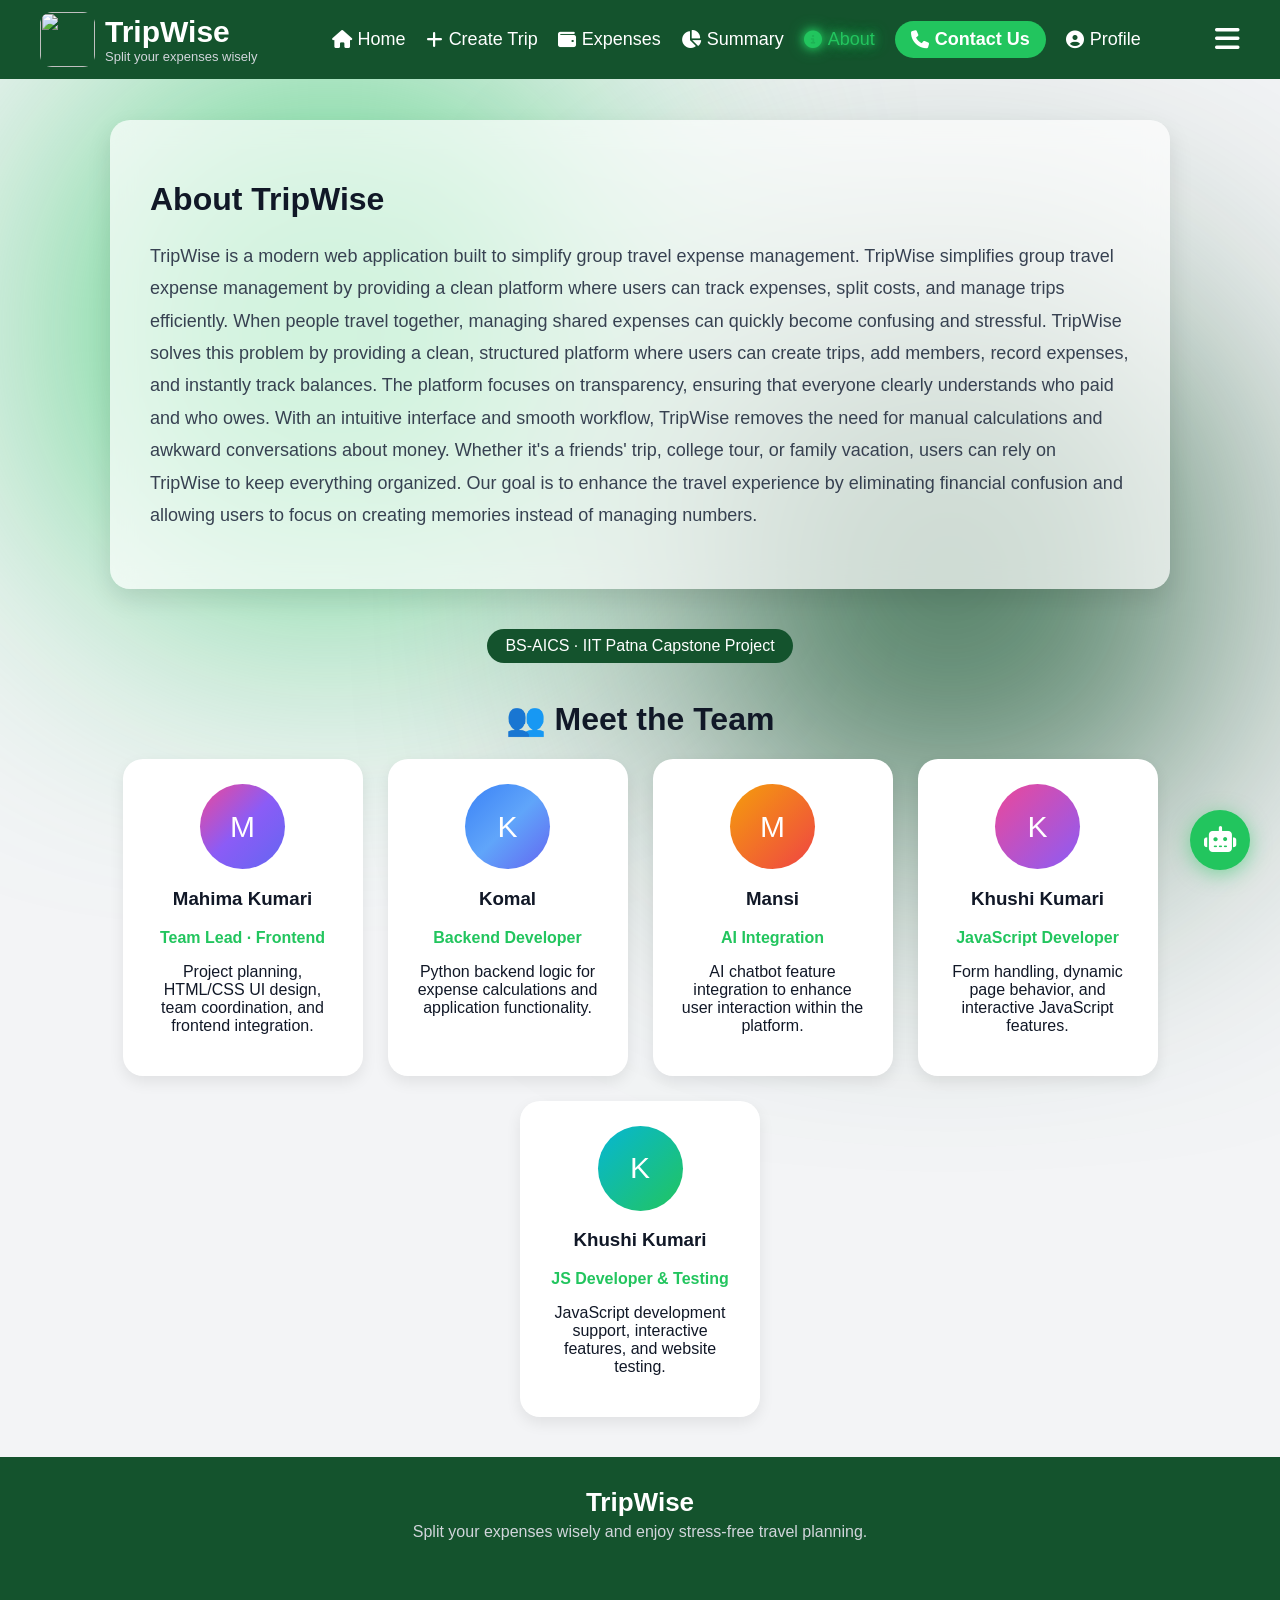
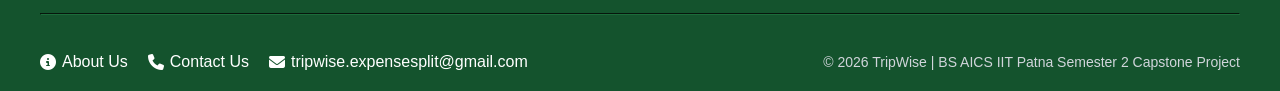
==== aboutus.html @ 63ae978b "Add AI chatbot bubble to all pages" ====
<!DOCTYPE html>
<html lang="en">
<head>
    <title>About Us - TripWise</title>
    <link rel="icon" type="image/png" href="image/logo.png">
    <link rel="stylesheet" href="https://cdnjs.cloudflare.com/ajax/libs/font-awesome/6.5.0/css/all.min.css">

    <style>
        html,body{
            margin:0;
            padding:0;
            overflow-x:hidden;
        }

        *{
            box-sizing:border-box;
            font-family:'Segoe UI', sans-serif;
        }

        body{
            background:#f3f4f6;
            color:#111827;
            position:relative;
        }

        /* 🌿 BLUR BACKGROUND */
        body::before, body::after{
            content:"";
            position:fixed;
            width:500px;
            height:500px;
            border-radius:50%;
            filter:blur(140px);
            z-index:-2;
            animation:float 14s infinite alternate ease-in-out;
        }

        body::before{
            background:#22c55e;
            top:80px;
            left:80px;
        }

        body::after{
            background:#14532d;
            bottom:80px;
            right:80px;
            animation-delay:4s;
        }

        @keyframes float{
            0%{transform:translate(0,0);}
            100%{transform:translate(80px,-60px);}
        }

        /* ✨ FLOATING PARTICLES */
        .particles{
            position:fixed;
            width:100%;
            height:100%;
            top:0;
            left:0;
            z-index:-1;
        }

        .particles span{
            position:absolute;
            width:6px;
            height:6px;
            background:#22c55e;
            border-radius:50%;
            opacity:0.5;
            animation:rise 10s linear infinite;
        }

        @keyframes rise{
            from{transform:translateY(100vh);}
            to{transform:translateY(-10vh);}
        }

        /* NAVBAR */
        nav{
            position:fixed;
            top:0;
            left:0;
            right:0;
            background:#14532d;
            display:flex;
            justify-content:space-between;
            align-items:center;
            padding:12px 40px;
            z-index:1000;
        }

        .logo{
            display:flex;
            align-items:center;
            gap:10px;
        }

        .logo {
    text-decoration: none;
}
        .logo img{
            width:55px;
            height:55px;
            border-radius:12px;
        }

        .logo-text h1{
            color:white;
            font-size:30px;
            margin:0;
        }

        .logo-text p{
            color:#d1d5db;
            font-size:13px;
            margin:0;
        }

        .nav-links{
            display:flex;
            gap:20px;
            align-items:center;
        }

        .nav-links a{
            color:white;
            text-decoration:none;
            font-size:18px;
            display:flex;
            align-items:center;
            gap:6px;
            transition:0.3s;
        }

        /* ✨ NEON GLOW */
        .nav-links a:hover,
        .nav-links a.active{
            color:#22c55e;
            text-shadow:0 0 8px #22c55e, 0 0 15px #22c55e;
        }

        .contact-btn{
            background:#22c55e;
            padding:8px 16px;
            border-radius:20px;
            font-weight:600;
        }

        .contact-btn:hover{
            background:#16a34a;
            text-shadow:none;
        }

        .menu-btn{
            color:white;
            font-size:28px;
            cursor:pointer;
        }

        /* SIDEBAR */
        .sidebar{
            position:fixed;
            top:0;
            right:-260px;
            width:260px;
            height:100%;
            background:#14532d;
            padding-top:90px;
            transition:0.4s;
            z-index:999;
        }

        .sidebar.active{
            right:0;
        }

        .sidebar a{
            display:block;
            color:white;
            padding:18px 30px;
            text-decoration:none;
            font-size:18px;
        }

        .sidebar a.active{
            background:#1c6b3a;
        }

        .sidebar a:hover{
            background:#1c6b3a;
        }

        /* MAIN */
        .main{
            max-width:1100px;
            margin:120px auto 40px;
            padding:0 20px;
        }

        /* ABOUT BOX */
        .about-box{
            background:rgba(255,255,255,0.7);
            backdrop-filter:blur(12px);
            border-radius:20px;
            padding:40px;
            box-shadow:0 10px 25px rgba(0,0,0,0.1);
            margin-bottom:40px;
        }

        .about-box h2{
            color:#14532d;
            font-size:36px;
        }

        .about-box p{
            font-size:18px;
            color:#374151;
            margin-top:15px;
            line-height:1.8;
        }

        /* TEAM */
        .team{
            text-align:center;
        }

        .team-badge{
            background:#14532d;
            color:white;
            display:inline-block;
            padding:8px 18px;
            border-radius:20px;
            margin-bottom:15px;
        }

        .team h2{
            font-size:38px;
            color:#14532d;
            margin-bottom:30px;
        }

        .team-container{
            display:flex;
            flex-wrap:wrap;
            justify-content:center;
            gap:25px;
        }

        .member{
            background:white;
            border-radius:20px;
            padding:25px;
            width:240px;
            transition:0.4s;
            box-shadow:0 6px 15px rgba(0,0,0,0.08);
        }

        .member:hover{
            transform:translateY(-12px) scale(1.05);
            box-shadow:0 20px 40px rgba(34,197,94,0.25);
        }

        /* AVATAR */
        .avatar{
            width:85px;
            height:85px;
            border-radius:50%;
            display:flex;
            align-items:center;
            justify-content:center;
            font-size:30px;
            color:white;
            margin:auto;
            margin-bottom:15px;
        }

        .mahima{background:linear-gradient(135deg,#ec4899,#8b5cf6,#6366f1);}
        .komal{background:linear-gradient(135deg,#3b82f6,#60a5fa,#6366f1);}
        .mansi{background:linear-gradient(135deg,#f59e0b,#ef4444);}
        .khushi1{background:linear-gradient(135deg,#ec4899,#8b5cf6);}
        .khushi2{background:linear-gradient(135deg,#06b6d4,#22c55e);}

        .role{
            color:#22c55e;
            font-weight:600;
        }

        /* STRIP */
        .promo-strip{
            background:#14532d;
            color:white;
            padding:20px;
            text-align:center;
        }

        /* FOOTER */
        .footer{
    background:#14532d;
    color:white;
    padding:30px 40px 20px;
}

/* CENTER TEXT */
.footer-center{
    text-align:center;
    margin-bottom:15px;
}

.footer-center h2{
    margin:0;
    font-size:26px;
}

.footer-center p{
    margin-top:5px;
    color:#d1d5db;
}

/* BOTTOM ROW */
.footer-bottom{
    display:flex;
    justify-content:space-between;
    align-items:center;
    flex-wrap:wrap;
}

/* LEFT LINKS */
.footer-left{
    display:flex;
    gap:20px;
    flex-wrap:wrap;
}

.footer-left a{
    color:white;
    text-decoration:none;
    display:flex;
    align-items:center;
    gap:6px;
}

.footer-left a:hover{
    color:#22c55e;
}

/* RIGHT TEXT */
.footer-right{
    font-size:14px;
    color:#d1d5db;
}

/* MOBILE RESPONSIVE */
@media(max-width:768px){
    .footer-bottom{
        flex-direction:column;
        gap:10px;
        text-align:center;
    }
}
    </style>
    <link rel="stylesheet" href="responsive.css">
</head>

<body>

<!-- PARTICLES -->
<div class="particles">
    <span style="left:10%; animation-duration:8s;"></span>
    <span style="left:25%; animation-duration:12s;"></span>
    <span style="left:50%; animation-duration:10s;"></span>
    <span style="left:75%; animation-duration:14s;"></span>
    <span style="left:90%; animation-duration:9s;"></span>
</div>

<nav>
    <a href="index.html" class="logo">
        <img src="image/logo.png">
        <div class="logo-text">
            <h1>TripWise</h1>
            <p>Split your expenses wisely</p>
        </div>
    </a>
   

    <div class="nav-links">
        <a href="index.html"><i class="fa-solid fa-house"></i> Home</a>
        <a href="create_trip.html"><i class="fa-solid fa-plus"></i> Create Trip</a>
        <a href="add_expense.html"><i class="fa-solid fa-wallet"></i> Expenses</a>
        <a href="summary.html"><i class="fa-solid fa-chart-pie"></i> Summary</a>
         <a href="aboutus.html" class="active">
            <i class="fa-solid fa-circle-info"></i> About
        </a>
        <a href="contact.html" class="contact-btn">
            <i class="fa-solid fa-phone"></i> Contact Us
        </a>

        <a href="create_acc.html"><i class="fa-solid fa-circle-user"></i> Profile</a>
        
    </div>

    <div class="menu-btn" onclick="toggleSidebar()">
        <i class="fa-solid fa-bars"></i>
    </div>
</nav>

<!-- SIDEBAR -->
<div class="sidebar" id="sidebar">
    <a href="index.html">Home</a>
    <a href="create_trip.html">Create Trip</a>
    <a href="add_expense.html">Expenses</a>
    <a href="summary.html">Summary</a>
    <a href="create_acc.html">Profile</a>
    <a href="aboutus.html" class="active">About</a>
</div>

<div class="main">

    <div class="about-box">
        <h1>About TripWise</h1>
        <p>
            TripWise is a modern web application built to simplify group travel expense management.
            TripWise simplifies group travel expense management by providing a clean platform 
            where users can track expenses, split costs, and manage trips efficiently. 
              When people travel together, managing shared expenses can quickly become confusing and stressful. 
            TripWise solves this problem by providing a clean, structured platform where users can create trips, 
            add members, record expenses, and instantly track balances.

            The platform focuses on transparency, ensuring that everyone clearly understands who paid and who owes. 
            With an intuitive interface and smooth workflow, TripWise removes the need for manual calculations and 
            awkward conversations about money. Whether it's a friends' trip, college tour, or family vacation, users 
            can rely on TripWise to keep everything organized.

            Our goal is to enhance the travel experience by eliminating financial confusion and allowing users to 
            focus on creating memories instead of managing numbers.
        </p>
    </div>

    <div div class="team">
        <div class="team-badge">BS-AICS · IIT Patna Capstone Project</div>
        <h1>👥 Meet the Team</h1>

        <div div class="team-container">
            <!-- members unchanged -->
             <div class="member">
                <div class="avatar mahima">M</div>
                <h3>Mahima Kumari</h3>
                <p class="role">Team Lead · Frontend</p>
                <p>Project planning, HTML/CSS UI design, team coordination, and frontend integration.</p>
            </div>

            <div class="member">
                <div class="avatar komal">K</div>
                <h3>Komal</h3>
                <p class="role">Backend Developer</p>
                <p>Python backend logic for expense calculations and application functionality.</p>
            </div>

            <div class="member">
                <div class="avatar mansi">M</div>
                <h3>Mansi</h3>
                <p class="role">AI Integration</p>
                <p>AI chatbot feature integration to enhance user interaction within the platform.</p>
            </div>

            <div class="member">
                <div class="avatar khushi1">K</div>
                <h3>Khushi Kumari</h3>
                <p class="role">JavaScript Developer</p>
                <p>Form handling, dynamic page behavior, and interactive JavaScript features.</p>
            </div>

            <div class="member">
                <div class="avatar khushi2">K</div>
                <h3>Khushi Kumari</h3>
                <p class="role">JS Developer & Testing</p>
                <p>JavaScript development support, interactive features, and website testing.</p>
            </div>
        </div>
        </div>
        </div>
    </div>

</div>


<footer class="footer">

    <!-- CENTER TAGLINE -->
    <div class="footer-center">
        <h2>TripWise</h2>
        <p>Split your expenses wisely and enjoy stress-free travel planning.</p>
    </div>

    <br>
    <br>
    <hr style="border-color:#1c6b3a; margin:20px 0;">
    <br>
    <!-- BOTTOM ROW -->
    <div class="footer-bottom">

        <!-- LEFT -->
        <div class="footer-left">
            <a href="aboutus.html">
                <i class="fa-solid fa-circle-info"></i> About Us
            </a>

            <a href="contact.html">
                <i class="fa-solid fa-phone"></i> Contact Us
            </a>

            <a href="#">
                <i class="fa-solid fa-envelope"></i> tripwise.expensesplit@gmail.com
            </a>
        </div>

        <!-- RIGHT -->
        <div class="footer-right">
            © 2026 TripWise | BS AICS IIT Patna Semester 2 Capstone Project
        </div>

    </div>

</footer>
<script>
function toggleSidebar(){
    document.getElementById("sidebar").classList.toggle("active");
}
</script>
<!-- TRIPWISE AI CHAT BUBBLE -->
<div id="chat-bubble" onclick="toggleChat()">
    <i class="fa-solid fa-robot"></i>
</div>

<div id="chat-window">
    <div id="chat-header">
        <span><i class="fa-solid fa-robot"></i> TripWise AI</span>
        <span onclick="toggleChat()" style="cursor:pointer;">✕</span>
    </div>
    <div id="chat-messages">
        <div class="bot-msg">👋 Hi! I'm TripWise AI.<br>Ask me about splitting expenses or travel budgeting!</div>
    </div>
    <div id="chat-input-area">
        <input type="text" id="chat-input" placeholder="Ask something..." onkeydown="if(event.key==='Enter') sendMessage()">
        <button onclick="sendMessage()"><i class="fa-solid fa-paper-plane"></i></button>
    </div>
</div>

<style>
#chat-bubble{position:fixed;bottom:30px;right:30px;width:60px;height:60px;background:#22c55e;border-radius:50%;display:flex;align-items:center;justify-content:center;font-size:26px;color:white;cursor:pointer;box-shadow:0 4px 20px rgba(34,197,94,0.5);z-index:9999;transition:transform 0.3s;}
#chat-bubble:hover{transform:scale(1.1);}
#chat-window{display:none;position:fixed;bottom:100px;right:30px;width:340px;height:460px;background:white;border-radius:20px;box-shadow:0 10px 40px rgba(0,0,0,0.15);z-index:9998;flex-direction:column;overflow:hidden;}
#chat-window.open{display:flex;}
#chat-header{background:#14532d;color:white;padding:14px 18px;font-size:16px;font-weight:600;display:flex;justify-content:space-between;align-items:center;}
#chat-messages{flex:1;padding:16px;overflow-y:auto;display:flex;flex-direction:column;gap:10px;}
.bot-msg{background:#f0fdf4;border:1px solid #bbf7d0;color:#14532d;padding:10px 14px;border-radius:14px 14px 14px 0;font-size:14px;max-width:85%;line-height:1.5;}
.user-msg{background:#22c55e;color:white;padding:10px 14px;border-radius:14px 14px 0 14px;font-size:14px;max-width:85%;align-self:flex-end;}
.thinking-msg{background:#f3f4f6;color:#6b7280;padding:10px 14px;border-radius:14px;font-size:13px;font-style:italic;}
#chat-input-area{display:flex;padding:12px;border-top:1px solid #e5e7eb;gap:8px;}
#chat-input{flex:1;padding:10px 14px;border:1px solid #d1d5db;border-radius:20px;font-size:14px;outline:none;}
#chat-input:focus{border-color:#22c55e;}
#chat-input-area button{background:#22c55e;color:white;border:none;width:40px;height:40px;border-radius:50%;cursor:pointer;font-size:15px;margin-top:0;padding:0;display:flex;align-items:center;justify-content:center;}
</style>

<script>
function toggleChat(){
    document.getElementById('chat-window').classList.toggle('open');
}
async function sendMessage(){
    const input=document.getElementById('chat-input');
    const messages=document.getElementById('chat-messages');
    const userText=input.value.trim();
    if(!userText) return;
    messages.innerHTML+=`<div class="user-msg">${userText}</div>`;
    input.value='';
    messages.innerHTML+=`<div class="thinking-msg" id="thinking">TripWise AI is thinking...</div>`;
    messages.scrollTop=messages.scrollHeight;
    try{
        const response=await fetch('http://127.0.0.1:8000/api/chatbot/',{
            method:'POST',
            headers:{'Content-Type':'application/json'},
            body:JSON.stringify({message:userText})
        });
        const data=await response.json();
        document.getElementById('thinking').remove();
        messages.innerHTML+=`<div class="bot-msg">${data.reply}</div>`;
    }catch(error){
        document.getElementById('thinking').remove();
        messages.innerHTML+=`<div class="bot-msg">⚠️ Could not connect.?</div>`;
    }
    messages.scrollTop=messages.scrollHeight;
}
</script>
</body>
</html>
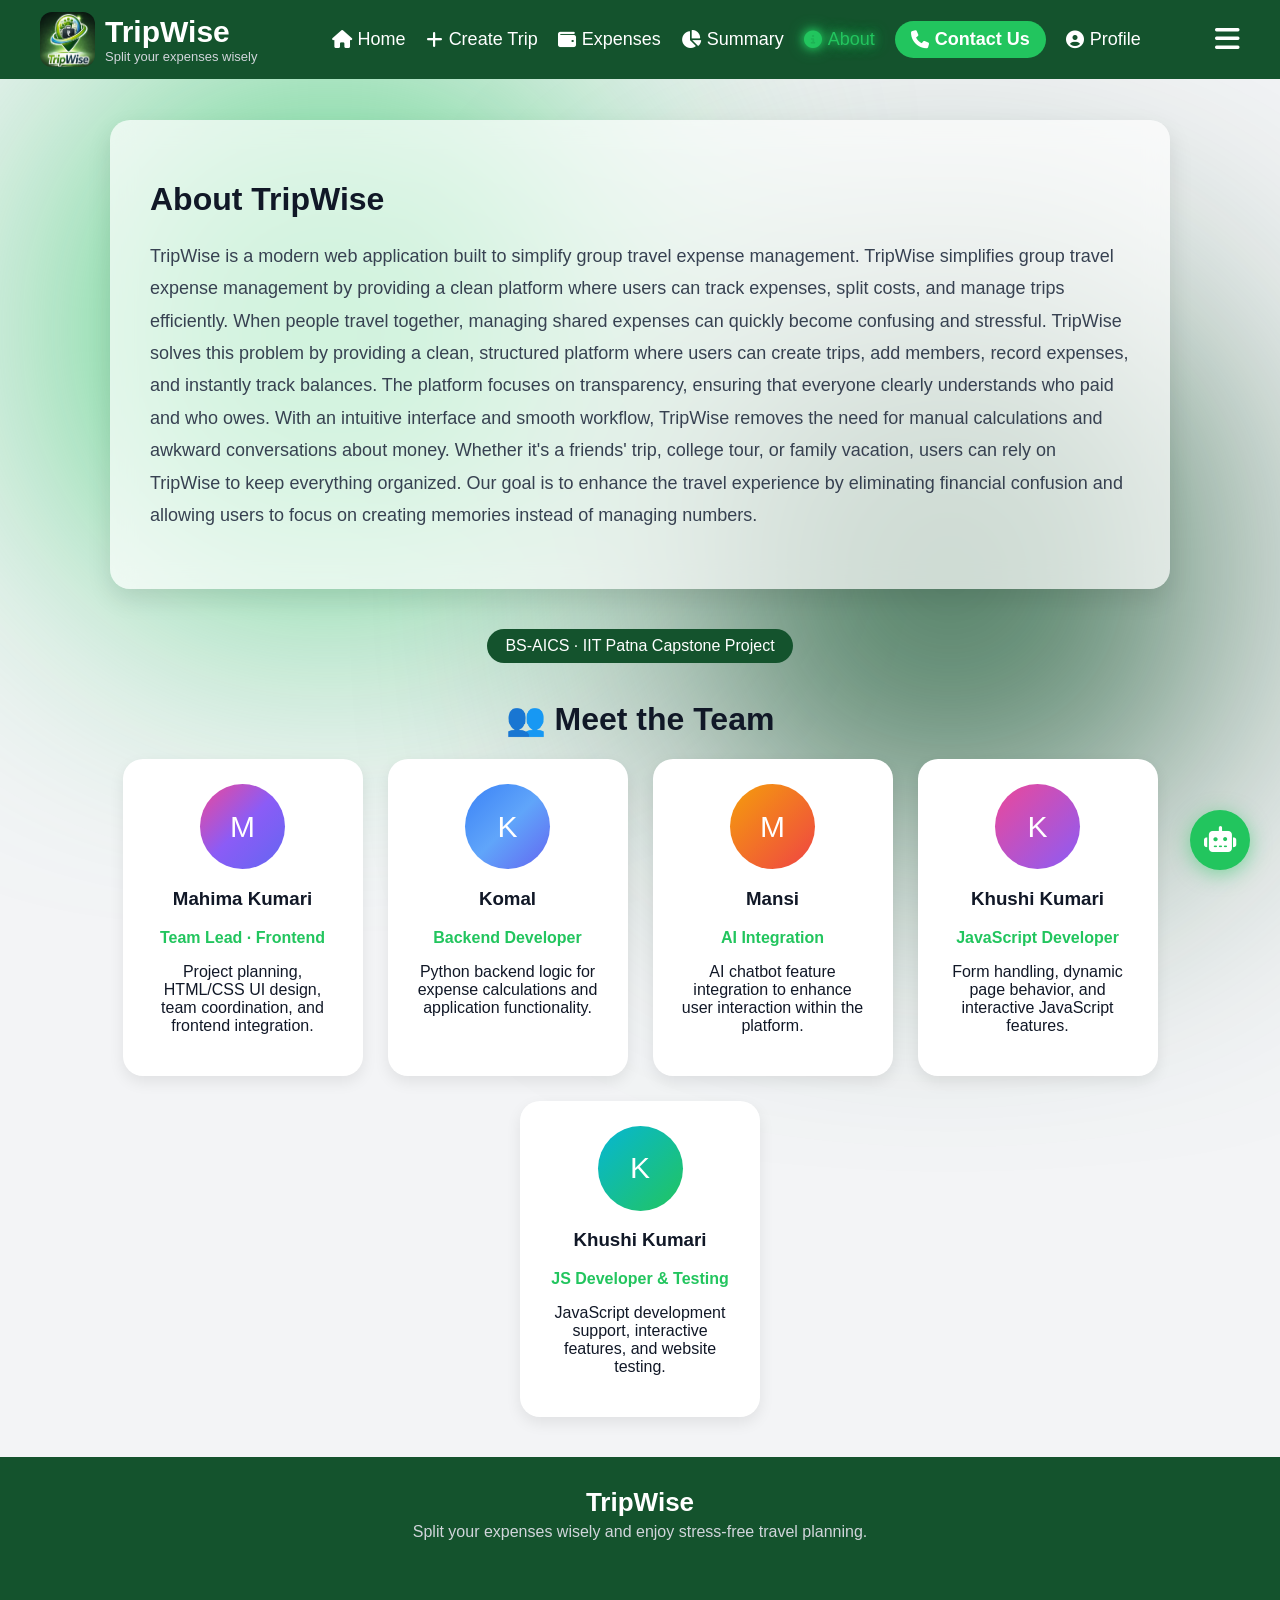
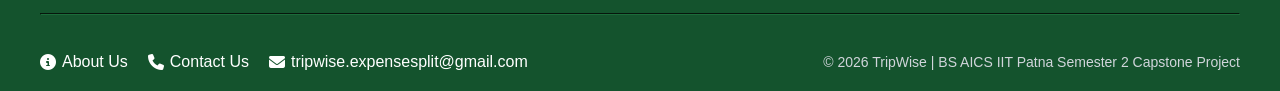
==== commit 954219ed: "logo and js" ====
--- a/aboutus.html
+++ b/aboutus.html
@@ -593,5 +593,6 @@
     messages.scrollTop=messages.scrollHeight;
 }
 </script>
+<script src="js/script.js"></script>
 </body>
 </html>
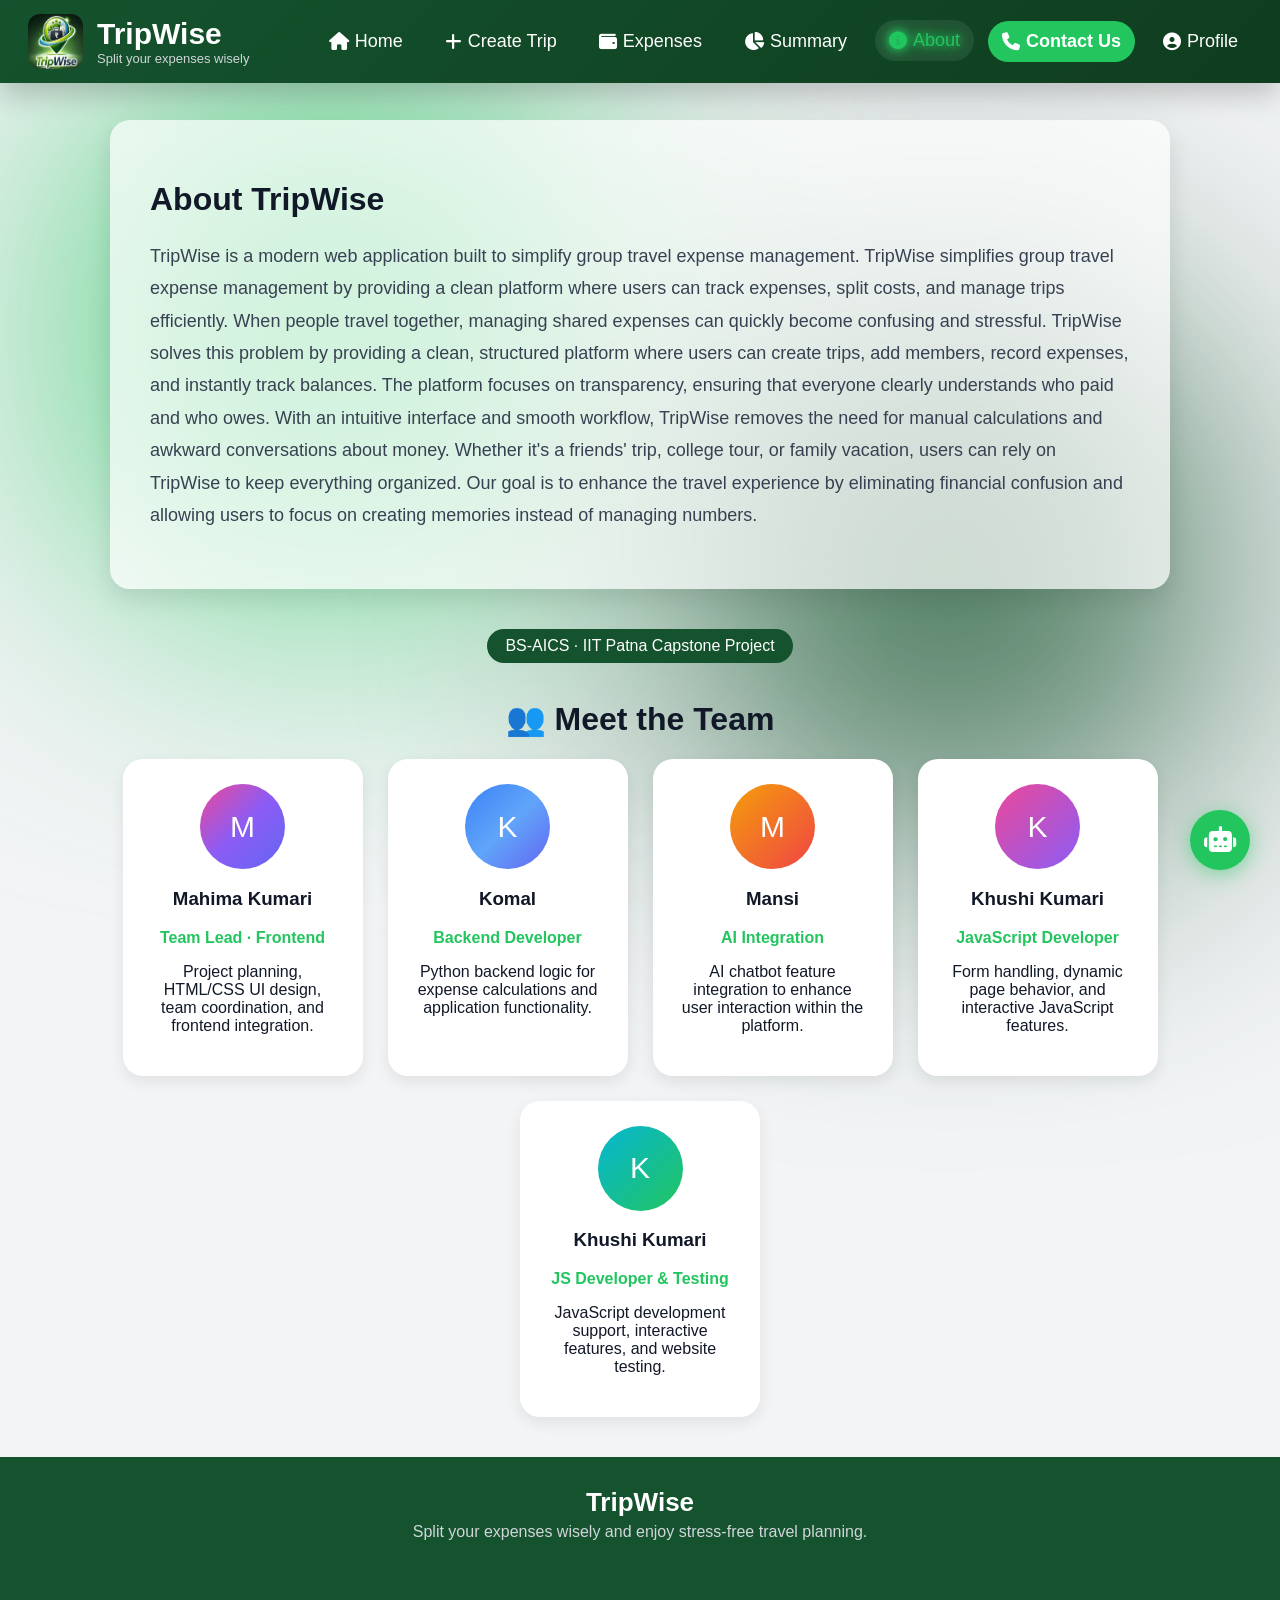
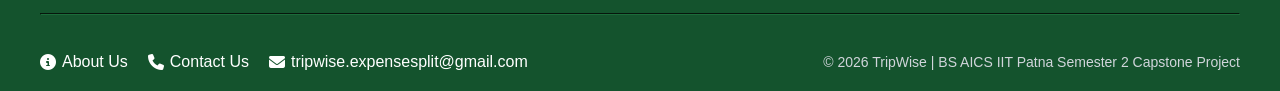
==== commit c6a0cd9f: "Updated navbar design" ====
--- a/aboutus.html
+++ b/aboutus.html
@@ -1,598 +1,743 @@
 <!DOCTYPE html>
 <html lang="en">
+
 <head>
     <title>About Us - TripWise</title>
+    <meta name="viewport" content="width=device-width, initial-scale=1.0">
     <link rel="icon" type="image/png" href="image/logo.png">
     <link rel="stylesheet" href="https://cdnjs.cloudflare.com/ajax/libs/font-awesome/6.5.0/css/all.min.css">
 
     <style>
-        html,body{
-            margin:0;
-            padding:0;
-            overflow-x:hidden;
-        }
-
-        *{
-            box-sizing:border-box;
-            font-family:'Segoe UI', sans-serif;
-        }
-
-        body{
-            background:#f3f4f6;
-            color:#111827;
-            position:relative;
+        html,
+        body {
+            margin: 0;
+            padding: 0;
+            overflow-x: hidden;
+        }
+
+        * {
+            box-sizing: border-box;
+            font-family: 'Segoe UI', sans-serif;
+        }
+
+        body {
+            background: #f3f4f6;
+            color: #111827;
+            position: relative;
         }
 
         /* 🌿 BLUR BACKGROUND */
-        body::before, body::after{
-            content:"";
-            position:fixed;
-            width:500px;
-            height:500px;
-            border-radius:50%;
-            filter:blur(140px);
-            z-index:-2;
-            animation:float 14s infinite alternate ease-in-out;
-        }
-
-        body::before{
-            background:#22c55e;
-            top:80px;
-            left:80px;
-        }
-
-        body::after{
-            background:#14532d;
-            bottom:80px;
-            right:80px;
-            animation-delay:4s;
-        }
-
-        @keyframes float{
-            0%{transform:translate(0,0);}
-            100%{transform:translate(80px,-60px);}
+        body::before,
+        body::after {
+            content: "";
+            position: fixed;
+            width: 500px;
+            height: 500px;
+            border-radius: 50%;
+            filter: blur(140px);
+            z-index: -2;
+            animation: float 14s infinite alternate ease-in-out;
+        }
+
+        body::before {
+            background: #22c55e;
+            top: 80px;
+            left: 80px;
+        }
+
+        body::after {
+            background: #14532d;
+            bottom: 80px;
+            right: 80px;
+            animation-delay: 4s;
+        }
+
+        @keyframes float {
+            0% {
+                transform: translate(0, 0);
+            }
+
+            100% {
+                transform: translate(80px, -60px);
+            }
         }
 
         /* ✨ FLOATING PARTICLES */
-        .particles{
-            position:fixed;
-            width:100%;
-            height:100%;
-            top:0;
-            left:0;
-            z-index:-1;
-        }
-
-        .particles span{
-            position:absolute;
-            width:6px;
-            height:6px;
-            background:#22c55e;
-            border-radius:50%;
-            opacity:0.5;
-            animation:rise 10s linear infinite;
-        }
-
-        @keyframes rise{
-            from{transform:translateY(100vh);}
-            to{transform:translateY(-10vh);}
+        .particles {
+            position: fixed;
+            width: 100%;
+            height: 100%;
+            top: 0;
+            left: 0;
+            z-index: -1;
+        }
+
+        .particles span {
+            position: absolute;
+            width: 6px;
+            height: 6px;
+            background: #22c55e;
+            border-radius: 50%;
+            opacity: 0.5;
+            animation: rise 10s linear infinite;
+        }
+
+        @keyframes rise {
+            from {
+                transform: translateY(100vh);
+            }
+
+            to {
+                transform: translateY(-10vh);
+            }
         }
 
         /* NAVBAR */
-        nav{
-            position:fixed;
-            top:0;
-            left:0;
-            right:0;
-            background:#14532d;
-            display:flex;
-            justify-content:space-between;
-            align-items:center;
-            padding:12px 40px;
-            z-index:1000;
-        }
-
-        .logo{
-            display:flex;
-            align-items:center;
-            gap:10px;
+        nav {
+            position: fixed;
+            top: 0;
+            left: 0;
+            right: 0;
+            background: #14532d;
+            display: flex;
+            justify-content: space-between;
+            align-items: center;
+            padding: 12px 40px;
+            z-index: 1000;
         }
 
         .logo {
-    text-decoration: none;
-}
-        .logo img{
-            width:55px;
-            height:55px;
-            border-radius:12px;
-        }
-
-        .logo-text h1{
-            color:white;
-            font-size:30px;
-            margin:0;
-        }
-
-        .logo-text p{
-            color:#d1d5db;
-            font-size:13px;
-            margin:0;
-        }
-
-        .nav-links{
-            display:flex;
-            gap:20px;
-            align-items:center;
-        }
-
-        .nav-links a{
-            color:white;
-            text-decoration:none;
-            font-size:18px;
-            display:flex;
-            align-items:center;
-            gap:6px;
-            transition:0.3s;
+            display: flex;
+            align-items: center;
+            gap: 10px;
+        }
+
+        .logo {
+            text-decoration: none;
+        }
+
+        .logo img {
+            width: 55px;
+            height: 55px;
+            border-radius: 12px;
+        }
+
+        .logo-text h1 {
+            color: white;
+            font-size: 30px;
+            margin: 0;
+        }
+
+        .logo-text p {
+            color: #d1d5db;
+            font-size: 13px;
+            margin: 0;
+        }
+
+        .nav-links {
+            display: flex;
+            gap: 20px;
+            align-items: center;
+        }
+
+        .nav-links a {
+            color: white;
+            text-decoration: none;
+            font-size: 18px;
+            display: flex;
+            align-items: center;
+            gap: 6px;
+            transition: 0.3s;
         }
 
         /* ✨ NEON GLOW */
         .nav-links a:hover,
-        .nav-links a.active{
-            color:#22c55e;
-            text-shadow:0 0 8px #22c55e, 0 0 15px #22c55e;
-        }
-
-        .contact-btn{
-            background:#22c55e;
-            padding:8px 16px;
-            border-radius:20px;
-            font-weight:600;
-        }
-
-        .contact-btn:hover{
-            background:#16a34a;
-            text-shadow:none;
-        }
-
-        .menu-btn{
-            color:white;
-            font-size:28px;
-            cursor:pointer;
+        .nav-links a.active {
+            color: #22c55e;
+            text-shadow: 0 0 8px #22c55e, 0 0 15px #22c55e;
+        }
+
+        .contact-btn {
+            background: #22c55e;
+            padding: 8px 16px;
+            border-radius: 20px;
+            font-weight: 600;
+        }
+
+        .contact-btn:hover {
+            background: #16a34a;
+            text-shadow: none;
+        }
+
+        .menu-btn {
+            color: white;
+            font-size: 28px;
+            cursor: pointer;
         }
 
         /* SIDEBAR */
-        .sidebar{
-            position:fixed;
-            top:0;
-            right:-260px;
-            width:260px;
-            height:100%;
-            background:#14532d;
-            padding-top:90px;
-            transition:0.4s;
-            z-index:999;
-        }
-
-        .sidebar.active{
-            right:0;
-        }
-
-        .sidebar a{
-            display:block;
-            color:white;
-            padding:18px 30px;
-            text-decoration:none;
-            font-size:18px;
-        }
-
-        .sidebar a.active{
-            background:#1c6b3a;
-        }
-
-        .sidebar a:hover{
-            background:#1c6b3a;
+        .sidebar {
+            position: fixed;
+            top: 0;
+            right: -260px;
+            width: 260px;
+            height: 100%;
+            background: #14532d;
+            padding-top: 90px;
+            transition: 0.4s;
+            z-index: 999;
+        }
+
+        .sidebar.active {
+            right: 0;
+        }
+
+        .sidebar a {
+            display: block;
+            color: white;
+            padding: 18px 30px;
+            text-decoration: none;
+            font-size: 18px;
+        }
+
+        .sidebar a.active {
+            background: #1c6b3a;
+        }
+
+        .sidebar a:hover {
+            background: #1c6b3a;
         }
 
         /* MAIN */
-        .main{
-            max-width:1100px;
-            margin:120px auto 40px;
-            padding:0 20px;
+        .main {
+            max-width: 1100px;
+            margin: 120px auto 40px;
+            padding: 0 20px;
         }
 
         /* ABOUT BOX */
-        .about-box{
-            background:rgba(255,255,255,0.7);
-            backdrop-filter:blur(12px);
-            border-radius:20px;
-            padding:40px;
-            box-shadow:0 10px 25px rgba(0,0,0,0.1);
-            margin-bottom:40px;
-        }
-
-        .about-box h2{
-            color:#14532d;
-            font-size:36px;
-        }
-
-        .about-box p{
-            font-size:18px;
-            color:#374151;
-            margin-top:15px;
-            line-height:1.8;
+        .about-box {
+            background: rgba(255, 255, 255, 0.7);
+            backdrop-filter: blur(12px);
+            border-radius: 20px;
+            padding: 40px;
+            box-shadow: 0 10px 25px rgba(0, 0, 0, 0.1);
+            margin-bottom: 40px;
+        }
+
+        .about-box h2 {
+            color: #14532d;
+            font-size: 36px;
+        }
+
+        .about-box p {
+            font-size: 18px;
+            color: #374151;
+            margin-top: 15px;
+            line-height: 1.8;
         }
 
         /* TEAM */
-        .team{
-            text-align:center;
-        }
-
-        .team-badge{
-            background:#14532d;
-            color:white;
-            display:inline-block;
-            padding:8px 18px;
-            border-radius:20px;
-            margin-bottom:15px;
-        }
-
-        .team h2{
-            font-size:38px;
-            color:#14532d;
-            margin-bottom:30px;
-        }
-
-        .team-container{
-            display:flex;
-            flex-wrap:wrap;
-            justify-content:center;
-            gap:25px;
-        }
-
-        .member{
-            background:white;
-            border-radius:20px;
-            padding:25px;
-            width:240px;
-            transition:0.4s;
-            box-shadow:0 6px 15px rgba(0,0,0,0.08);
-        }
-
-        .member:hover{
-            transform:translateY(-12px) scale(1.05);
-            box-shadow:0 20px 40px rgba(34,197,94,0.25);
+        .team {
+            text-align: center;
+        }
+
+        .team-badge {
+            background: #14532d;
+            color: white;
+            display: inline-block;
+            padding: 8px 18px;
+            border-radius: 20px;
+            margin-bottom: 15px;
+        }
+
+        .team h2 {
+            font-size: 38px;
+            color: #14532d;
+            margin-bottom: 30px;
+        }
+
+        .team-container {
+            display: flex;
+            flex-wrap: wrap;
+            justify-content: center;
+            gap: 25px;
+        }
+
+        .member {
+            background: white;
+            border-radius: 20px;
+            padding: 25px;
+            width: 240px;
+            transition: 0.4s;
+            box-shadow: 0 6px 15px rgba(0, 0, 0, 0.08);
+        }
+
+        .member:hover {
+            transform: translateY(-12px) scale(1.05);
+            box-shadow: 0 20px 40px rgba(34, 197, 94, 0.25);
         }
 
         /* AVATAR */
-        .avatar{
-            width:85px;
-            height:85px;
-            border-radius:50%;
-            display:flex;
-            align-items:center;
-            justify-content:center;
-            font-size:30px;
-            color:white;
-            margin:auto;
-            margin-bottom:15px;
-        }
-
-        .mahima{background:linear-gradient(135deg,#ec4899,#8b5cf6,#6366f1);}
-        .komal{background:linear-gradient(135deg,#3b82f6,#60a5fa,#6366f1);}
-        .mansi{background:linear-gradient(135deg,#f59e0b,#ef4444);}
-        .khushi1{background:linear-gradient(135deg,#ec4899,#8b5cf6);}
-        .khushi2{background:linear-gradient(135deg,#06b6d4,#22c55e);}
-
-        .role{
-            color:#22c55e;
-            font-weight:600;
+        .avatar {
+            width: 85px;
+            height: 85px;
+            border-radius: 50%;
+            display: flex;
+            align-items: center;
+            justify-content: center;
+            font-size: 30px;
+            color: white;
+            margin: auto;
+            margin-bottom: 15px;
+        }
+
+        .mahima {
+            background: linear-gradient(135deg, #ec4899, #8b5cf6, #6366f1);
+        }
+
+        .komal {
+            background: linear-gradient(135deg, #3b82f6, #60a5fa, #6366f1);
+        }
+
+        .mansi {
+            background: linear-gradient(135deg, #f59e0b, #ef4444);
+        }
+
+        .khushi1 {
+            background: linear-gradient(135deg, #ec4899, #8b5cf6);
+        }
+
+        .khushi2 {
+            background: linear-gradient(135deg, #06b6d4, #22c55e);
+        }
+
+        .role {
+            color: #22c55e;
+            font-weight: 600;
         }
 
         /* STRIP */
-        .promo-strip{
-            background:#14532d;
-            color:white;
-            padding:20px;
-            text-align:center;
+        .promo-strip {
+            background: #14532d;
+            color: white;
+            padding: 20px;
+            text-align: center;
         }
 
         /* FOOTER */
-        .footer{
-    background:#14532d;
-    color:white;
-    padding:30px 40px 20px;
-}
-
-/* CENTER TEXT */
-.footer-center{
-    text-align:center;
-    margin-bottom:15px;
-}
-
-.footer-center h2{
-    margin:0;
-    font-size:26px;
-}
-
-.footer-center p{
-    margin-top:5px;
-    color:#d1d5db;
-}
-
-/* BOTTOM ROW */
-.footer-bottom{
-    display:flex;
-    justify-content:space-between;
-    align-items:center;
-    flex-wrap:wrap;
-}
-
-/* LEFT LINKS */
-.footer-left{
-    display:flex;
-    gap:20px;
-    flex-wrap:wrap;
-}
-
-.footer-left a{
-    color:white;
-    text-decoration:none;
-    display:flex;
-    align-items:center;
-    gap:6px;
-}
-
-.footer-left a:hover{
-    color:#22c55e;
-}
-
-/* RIGHT TEXT */
-.footer-right{
-    font-size:14px;
-    color:#d1d5db;
-}
-
-/* MOBILE RESPONSIVE */
-@media(max-width:768px){
-    .footer-bottom{
-        flex-direction:column;
-        gap:10px;
-        text-align:center;
-    }
-}
+        .footer {
+            background: #14532d;
+            color: white;
+            padding: 30px 40px 20px;
+        }
+
+        /* CENTER TEXT */
+        .footer-center {
+            text-align: center;
+            margin-bottom: 15px;
+        }
+
+        .footer-center h2 {
+            margin: 0;
+            font-size: 26px;
+        }
+
+        .footer-center p {
+            margin-top: 5px;
+            color: #d1d5db;
+        }
+
+        /* BOTTOM ROW */
+        .footer-bottom {
+            display: flex;
+            justify-content: space-between;
+            align-items: center;
+            flex-wrap: wrap;
+        }
+
+        /* LEFT LINKS */
+        .footer-left {
+            display: flex;
+            gap: 20px;
+            flex-wrap: wrap;
+        }
+
+        .footer-left a {
+            color: white;
+            text-decoration: none;
+            display: flex;
+            align-items: center;
+            gap: 6px;
+        }
+
+        .footer-left a:hover {
+            color: #22c55e;
+        }
+
+        /* RIGHT TEXT */
+        .footer-right {
+            font-size: 14px;
+            color: #d1d5db;
+        }
+
+        /* MOBILE RESPONSIVE */
+        @media(max-width:768px) {
+            .footer-bottom {
+                flex-direction: column;
+                gap: 10px;
+                text-align: center;
+            }
+        }
     </style>
-    <link rel="stylesheet" href="responsive.css">
+    <link rel="stylesheet" href="css/responsive.css">
 </head>
 
 <body>
 
-<!-- PARTICLES -->
-<div class="particles">
-    <span style="left:10%; animation-duration:8s;"></span>
-    <span style="left:25%; animation-duration:12s;"></span>
-    <span style="left:50%; animation-duration:10s;"></span>
-    <span style="left:75%; animation-duration:14s;"></span>
-    <span style="left:90%; animation-duration:9s;"></span>
-</div>
-
-<nav>
-    <a href="index.html" class="logo">
-        <img src="image/logo.png">
-        <div class="logo-text">
-            <h1>TripWise</h1>
-            <p>Split your expenses wisely</p>
-        </div>
-    </a>
-   
-
-    <div class="nav-links">
-        <a href="index.html"><i class="fa-solid fa-house"></i> Home</a>
-        <a href="create_trip.html"><i class="fa-solid fa-plus"></i> Create Trip</a>
-        <a href="add_expense.html"><i class="fa-solid fa-wallet"></i> Expenses</a>
-        <a href="summary.html"><i class="fa-solid fa-chart-pie"></i> Summary</a>
-         <a href="aboutus.html" class="active">
-            <i class="fa-solid fa-circle-info"></i> About
+    <!-- PARTICLES -->
+    <div class="particles">
+        <span style="left:10%; animation-duration:8s;"></span>
+        <span style="left:25%; animation-duration:12s;"></span>
+        <span style="left:50%; animation-duration:10s;"></span>
+        <span style="left:75%; animation-duration:14s;"></span>
+        <span style="left:90%; animation-duration:9s;"></span>
+    </div>
+
+    <nav>
+        <a href="index.html" class="logo">
+            <img src="image/logo.png">
+            <div class="logo-text">
+                <h1>TripWise</h1>
+                <p>Split your expenses wisely</p>
+            </div>
         </a>
-        <a href="contact.html" class="contact-btn">
-            <i class="fa-solid fa-phone"></i> Contact Us
-        </a>
-
-        <a href="create_acc.html"><i class="fa-solid fa-circle-user"></i> Profile</a>
-        
-    </div>
-
-    <div class="menu-btn" onclick="toggleSidebar()">
-        <i class="fa-solid fa-bars"></i>
-    </div>
-</nav>
-
-<!-- SIDEBAR -->
-<div class="sidebar" id="sidebar">
-    <a href="index.html">Home</a>
-    <a href="create_trip.html">Create Trip</a>
-    <a href="add_expense.html">Expenses</a>
-    <a href="summary.html">Summary</a>
-    <a href="create_acc.html">Profile</a>
-    <a href="aboutus.html" class="active">About</a>
-</div>
-
-<div class="main">
-
-    <div class="about-box">
-        <h1>About TripWise</h1>
-        <p>
-            TripWise is a modern web application built to simplify group travel expense management.
-            TripWise simplifies group travel expense management by providing a clean platform 
-            where users can track expenses, split costs, and manage trips efficiently. 
-              When people travel together, managing shared expenses can quickly become confusing and stressful. 
-            TripWise solves this problem by providing a clean, structured platform where users can create trips, 
-            add members, record expenses, and instantly track balances.
-
-            The platform focuses on transparency, ensuring that everyone clearly understands who paid and who owes. 
-            With an intuitive interface and smooth workflow, TripWise removes the need for manual calculations and 
-            awkward conversations about money. Whether it's a friends' trip, college tour, or family vacation, users 
-            can rely on TripWise to keep everything organized.
-
-            Our goal is to enhance the travel experience by eliminating financial confusion and allowing users to 
-            focus on creating memories instead of managing numbers.
-        </p>
-    </div>
-
-    <div div class="team">
-        <div class="team-badge">BS-AICS · IIT Patna Capstone Project</div>
-        <h1>👥 Meet the Team</h1>
-
-        <div div class="team-container">
-            <!-- members unchanged -->
-             <div class="member">
-                <div class="avatar mahima">M</div>
-                <h3>Mahima Kumari</h3>
-                <p class="role">Team Lead · Frontend</p>
-                <p>Project planning, HTML/CSS UI design, team coordination, and frontend integration.</p>
-            </div>
-
-            <div class="member">
-                <div class="avatar komal">K</div>
-                <h3>Komal</h3>
-                <p class="role">Backend Developer</p>
-                <p>Python backend logic for expense calculations and application functionality.</p>
-            </div>
-
-            <div class="member">
-                <div class="avatar mansi">M</div>
-                <h3>Mansi</h3>
-                <p class="role">AI Integration</p>
-                <p>AI chatbot feature integration to enhance user interaction within the platform.</p>
-            </div>
-
-            <div class="member">
-                <div class="avatar khushi1">K</div>
-                <h3>Khushi Kumari</h3>
-                <p class="role">JavaScript Developer</p>
-                <p>Form handling, dynamic page behavior, and interactive JavaScript features.</p>
-            </div>
-
-            <div class="member">
-                <div class="avatar khushi2">K</div>
-                <h3>Khushi Kumari</h3>
-                <p class="role">JS Developer & Testing</p>
-                <p>JavaScript development support, interactive features, and website testing.</p>
-            </div>
-        </div>
-        </div>
-        </div>
-    </div>
-
-</div>
-
-
-<footer class="footer">
-
-    <!-- CENTER TAGLINE -->
-    <div class="footer-center">
-        <h2>TripWise</h2>
-        <p>Split your expenses wisely and enjoy stress-free travel planning.</p>
-    </div>
-
-    <br>
-    <br>
-    <hr style="border-color:#1c6b3a; margin:20px 0;">
-    <br>
-    <!-- BOTTOM ROW -->
-    <div class="footer-bottom">
-
-        <!-- LEFT -->
-        <div class="footer-left">
-            <a href="aboutus.html">
-                <i class="fa-solid fa-circle-info"></i> About Us
+
+
+        <div class="nav-links">
+            <a href="index.html"><i class="fa-solid fa-house"></i> Home</a>
+            <a href="create_trip.html"><i class="fa-solid fa-plus"></i> Create Trip</a>
+            <a href="add_expense.html"><i class="fa-solid fa-wallet"></i> Expenses</a>
+            <a href="summary.html"><i class="fa-solid fa-chart-pie"></i> Summary</a>
+            <a href="aboutus.html" class="active">
+                <i class="fa-solid fa-circle-info"></i> About
             </a>
-
-            <a href="contact.html">
+            <a href="contact.html" class="contact-btn">
                 <i class="fa-solid fa-phone"></i> Contact Us
             </a>
 
-            <a href="#">
-                <i class="fa-solid fa-envelope"></i> tripwise.expensesplit@gmail.com
-            </a>
-        </div>
-
-        <!-- RIGHT -->
-        <div class="footer-right">
-            © 2026 TripWise | BS AICS IIT Patna Semester 2 Capstone Project
-        </div>
-
+            <a href="create_acc.html"><i class="fa-solid fa-circle-user"></i> Profile</a>
+
+        </div>
+
+        <div class="menu-btn" onclick="toggleSidebar()">
+            <i class="fa-solid fa-bars"></i>
+        </div>
+    </nav>
+
+    <!-- SIDEBAR -->
+    <div class="sidebar" id="sidebar">
+        <a href="index.html">Home</a>
+        <a href="create_trip.html">Create Trip</a>
+        <a href="add_expense.html">Expenses</a>
+        <a href="summary.html">Summary</a>
+        <a href="create_acc.html">Profile</a>
+        <a href="aboutus.html" class="active">About</a>
     </div>
 
-</footer>
-<script>
-function toggleSidebar(){
-    document.getElementById("sidebar").classList.toggle("active");
-}
-</script>
-<!-- TRIPWISE AI CHAT BUBBLE -->
-<div id="chat-bubble" onclick="toggleChat()">
-    <i class="fa-solid fa-robot"></i>
-</div>
-
-<div id="chat-window">
-    <div id="chat-header">
-        <span><i class="fa-solid fa-robot"></i> TripWise AI</span>
-        <span onclick="toggleChat()" style="cursor:pointer;">✕</span>
+    <div class="main">
+
+        <div class="about-box">
+            <h1>About TripWise</h1>
+            <p>
+                TripWise is a modern web application built to simplify group travel expense management.
+                TripWise simplifies group travel expense management by providing a clean platform
+                where users can track expenses, split costs, and manage trips efficiently.
+                When people travel together, managing shared expenses can quickly become confusing and stressful.
+                TripWise solves this problem by providing a clean, structured platform where users can create trips,
+                add members, record expenses, and instantly track balances.
+
+                The platform focuses on transparency, ensuring that everyone clearly understands who paid and who owes.
+                With an intuitive interface and smooth workflow, TripWise removes the need for manual calculations and
+                awkward conversations about money. Whether it's a friends' trip, college tour, or family vacation, users
+                can rely on TripWise to keep everything organized.
+
+                Our goal is to enhance the travel experience by eliminating financial confusion and allowing users to
+                focus on creating memories instead of managing numbers.
+            </p>
+        </div>
+
+        <div div class="team">
+            <div class="team-badge">BS-AICS · IIT Patna Capstone Project</div>
+            <h1>👥 Meet the Team</h1>
+
+            <div div class="team-container">
+                <!-- members unchanged -->
+                <div class="member">
+                    <div class="avatar mahima">M</div>
+                    <h3>Mahima Kumari</h3>
+                    <p class="role">Team Lead · Frontend</p>
+                    <p>Project planning, HTML/CSS UI design, team coordination, and frontend integration.</p>
+                </div>
+
+                <div class="member">
+                    <div class="avatar komal">K</div>
+                    <h3>Komal</h3>
+                    <p class="role">Backend Developer</p>
+                    <p>Python backend logic for expense calculations and application functionality.</p>
+                </div>
+
+                <div class="member">
+                    <div class="avatar mansi">M</div>
+                    <h3>Mansi</h3>
+                    <p class="role">AI Integration</p>
+                    <p>AI chatbot feature integration to enhance user interaction within the platform.</p>
+                </div>
+
+                <div class="member">
+                    <div class="avatar khushi1">K</div>
+                    <h3>Khushi Kumari</h3>
+                    <p class="role">JavaScript Developer</p>
+                    <p>Form handling, dynamic page behavior, and interactive JavaScript features.</p>
+                </div>
+
+                <div class="member">
+                    <div class="avatar khushi2">K</div>
+                    <h3>Khushi Kumari</h3>
+                    <p class="role">JS Developer & Testing</p>
+                    <p>JavaScript development support, interactive features, and website testing.</p>
+                </div>
+            </div>
+        </div>
     </div>
-    <div id="chat-messages">
-        <div class="bot-msg">👋 Hi! I'm TripWise AI.<br>Ask me about splitting expenses or travel budgeting!</div>
     </div>
-    <div id="chat-input-area">
-        <input type="text" id="chat-input" placeholder="Ask something..." onkeydown="if(event.key==='Enter') sendMessage()">
-        <button onclick="sendMessage()"><i class="fa-solid fa-paper-plane"></i></button>
+
     </div>
-</div>
-
-<style>
-#chat-bubble{position:fixed;bottom:30px;right:30px;width:60px;height:60px;background:#22c55e;border-radius:50%;display:flex;align-items:center;justify-content:center;font-size:26px;color:white;cursor:pointer;box-shadow:0 4px 20px rgba(34,197,94,0.5);z-index:9999;transition:transform 0.3s;}
-#chat-bubble:hover{transform:scale(1.1);}
-#chat-window{display:none;position:fixed;bottom:100px;right:30px;width:340px;height:460px;background:white;border-radius:20px;box-shadow:0 10px 40px rgba(0,0,0,0.15);z-index:9998;flex-direction:column;overflow:hidden;}
-#chat-window.open{display:flex;}
-#chat-header{background:#14532d;color:white;padding:14px 18px;font-size:16px;font-weight:600;display:flex;justify-content:space-between;align-items:center;}
-#chat-messages{flex:1;padding:16px;overflow-y:auto;display:flex;flex-direction:column;gap:10px;}
-.bot-msg{background:#f0fdf4;border:1px solid #bbf7d0;color:#14532d;padding:10px 14px;border-radius:14px 14px 14px 0;font-size:14px;max-width:85%;line-height:1.5;}
-.user-msg{background:#22c55e;color:white;padding:10px 14px;border-radius:14px 14px 0 14px;font-size:14px;max-width:85%;align-self:flex-end;}
-.thinking-msg{background:#f3f4f6;color:#6b7280;padding:10px 14px;border-radius:14px;font-size:13px;font-style:italic;}
-#chat-input-area{display:flex;padding:12px;border-top:1px solid #e5e7eb;gap:8px;}
-#chat-input{flex:1;padding:10px 14px;border:1px solid #d1d5db;border-radius:20px;font-size:14px;outline:none;}
-#chat-input:focus{border-color:#22c55e;}
-#chat-input-area button{background:#22c55e;color:white;border:none;width:40px;height:40px;border-radius:50%;cursor:pointer;font-size:15px;margin-top:0;padding:0;display:flex;align-items:center;justify-content:center;}
-</style>
-
-<script>
-function toggleChat(){
-    document.getElementById('chat-window').classList.toggle('open');
-}
-async function sendMessage(){
-    const input=document.getElementById('chat-input');
-    const messages=document.getElementById('chat-messages');
-    const userText=input.value.trim();
-    if(!userText) return;
-    messages.innerHTML+=`<div class="user-msg">${userText}</div>`;
-    input.value='';
-    messages.innerHTML+=`<div class="thinking-msg" id="thinking">TripWise AI is thinking...</div>`;
-    messages.scrollTop=messages.scrollHeight;
-    try{
-        const response=await fetch('http://127.0.0.1:8000/api/chatbot/',{
-            method:'POST',
-            headers:{'Content-Type':'application/json'},
-            body:JSON.stringify({message:userText})
-        });
-        const data=await response.json();
-        document.getElementById('thinking').remove();
-        messages.innerHTML+=`<div class="bot-msg">${data.reply}</div>`;
-    }catch(error){
-        document.getElementById('thinking').remove();
-        messages.innerHTML+=`<div class="bot-msg">⚠️ Could not connect.?</div>`;
-    }
-    messages.scrollTop=messages.scrollHeight;
-}
-</script>
-<script src="js/script.js"></script>
+
+
+    <footer class="footer">
+
+        <!-- CENTER TAGLINE -->
+        <div class="footer-center">
+            <h2>TripWise</h2>
+            <p>Split your expenses wisely and enjoy stress-free travel planning.</p>
+        </div>
+
+        <br>
+        <br>
+        <hr style="border-color:#1c6b3a; margin:20px 0;">
+        <br>
+        <!-- BOTTOM ROW -->
+        <div class="footer-bottom">
+
+            <!-- LEFT -->
+            <div class="footer-left">
+                <a href="aboutus.html">
+                    <i class="fa-solid fa-circle-info"></i> About Us
+                </a>
+
+                <a href="contact.html">
+                    <i class="fa-solid fa-phone"></i> Contact Us
+                </a>
+
+                <a href="#">
+                    <i class="fa-solid fa-envelope"></i> tripwise.expensesplit@gmail.com
+                </a>
+            </div>
+
+            <!-- RIGHT -->
+            <div class="footer-right">
+                © 2026 TripWise | BS AICS IIT Patna Semester 2 Capstone Project
+            </div>
+
+        </div>
+
+    </footer>
+    <script>
+        function toggleSidebar() {
+            document.getElementById("sidebar").classList.toggle("active");
+        }
+    </script>
+    <!-- TRIPWISE AI CHAT BUBBLE -->
+    <div id="chat-bubble" onclick="toggleChat()">
+        <i class="fa-solid fa-robot"></i>
+    </div>
+
+    <div id="chat-window">
+        <div id="chat-header">
+            <span><i class="fa-solid fa-robot"></i> TripWise AI</span>
+            <span onclick="toggleChat()" style="cursor:pointer;">✕</span>
+        </div>
+        <div id="chat-messages">
+            <div class="bot-msg">👋 Hi! I'm TripWise AI.<br>Ask me about splitting expenses or travel budgeting!</div>
+        </div>
+        <div id="chat-input-area">
+            <input type="text" id="chat-input" placeholder="Ask something..."
+                onkeydown="if(event.key==='Enter') sendMessage()">
+            <button onclick="sendMessage()"><i class="fa-solid fa-paper-plane"></i></button>
+        </div>
+    </div>
+
+    <style>
+        #chat-bubble {
+            position: fixed;
+            bottom: 30px;
+            right: 30px;
+            width: 60px;
+            height: 60px;
+            background: #22c55e;
+            border-radius: 50%;
+            display: flex;
+            align-items: center;
+            justify-content: center;
+            font-size: 26px;
+            color: white;
+            cursor: pointer;
+            box-shadow: 0 4px 20px rgba(34, 197, 94, 0.5);
+            z-index: 9999;
+            transition: transform 0.3s;
+        }
+
+        #chat-bubble:hover {
+            transform: scale(1.1);
+        }
+
+        #chat-window {
+            display: none;
+            position: fixed;
+            bottom: 100px;
+            right: 30px;
+            width: 340px;
+            height: 460px;
+            background: white;
+            border-radius: 20px;
+            box-shadow: 0 10px 40px rgba(0, 0, 0, 0.15);
+            z-index: 9998;
+            flex-direction: column;
+            overflow: hidden;
+        }
+
+        #chat-window.open {
+            display: flex;
+        }
+
+        #chat-header {
+            background: #14532d;
+            color: white;
+            padding: 14px 18px;
+            font-size: 16px;
+            font-weight: 600;
+            display: flex;
+            justify-content: space-between;
+            align-items: center;
+        }
+
+        #chat-messages {
+            flex: 1;
+            padding: 16px;
+            overflow-y: auto;
+            display: flex;
+            flex-direction: column;
+            gap: 10px;
+        }
+
+        .bot-msg {
+            background: #f0fdf4;
+            border: 1px solid #bbf7d0;
+            color: #14532d;
+            padding: 10px 14px;
+            border-radius: 14px 14px 14px 0;
+            font-size: 14px;
+            max-width: 85%;
+            line-height: 1.5;
+        }
+
+        .user-msg {
+            background: #22c55e;
+            color: white;
+            padding: 10px 14px;
+            border-radius: 14px 14px 0 14px;
+            font-size: 14px;
+            max-width: 85%;
+            align-self: flex-end;
+        }
+
+        .thinking-msg {
+            background: #f3f4f6;
+            color: #6b7280;
+            padding: 10px 14px;
+            border-radius: 14px;
+            font-size: 13px;
+            font-style: italic;
+        }
+
+        #chat-input-area {
+            display: flex;
+            padding: 12px;
+            border-top: 1px solid #e5e7eb;
+            gap: 8px;
+        }
+
+        #chat-input {
+            flex: 1;
+            padding: 10px 14px;
+            border: 1px solid #d1d5db;
+            border-radius: 20px;
+            font-size: 14px;
+            outline: none;
+        }
+
+        #chat-input:focus {
+            border-color: #22c55e;
+        }
+
+        #chat-input-area button {
+            background: #22c55e;
+            color: white;
+            border: none;
+            width: 40px;
+            height: 40px;
+            border-radius: 50%;
+            cursor: pointer;
+            font-size: 15px;
+            margin-top: 0;
+            padding: 0;
+            display: flex;
+            align-items: center;
+            justify-content: center;
+        }
+    </style>
+
+    <script>
+        function toggleChat() {
+            document.getElementById('chat-window').classList.toggle('open');
+        }
+        async function sendMessage() {
+            const input = document.getElementById('chat-input');
+            const messages = document.getElementById('chat-messages');
+            const userText = input.value.trim();
+            if (!userText) return;
+            messages.innerHTML += `<div class="user-msg">${userText}</div>`;
+            input.value = '';
+            messages.innerHTML += `<div class="thinking-msg" id="thinking">TripWise AI is thinking...</div>`;
+            messages.scrollTop = messages.scrollHeight;
+            try {
+                const response = await fetch('http://127.0.0.1:8000/api/chatbot/', {
+                    method: 'POST',
+                    headers: { 'Content-Type': 'application/json' },
+                    body: JSON.stringify({ message: userText })
+                });
+                const data = await response.json();
+                document.getElementById('thinking').remove();
+                messages.innerHTML += `<div class="bot-msg">${data.reply}</div>`;
+            } catch (error) {
+                document.getElementById('thinking').remove();
+                messages.innerHTML += `<div class="bot-msg">⚠️ Could not connect.?</div>`;
+            }
+            messages.scrollTop = messages.scrollHeight;
+        }
+    </script>
+    <script src="js/script.js"></script>
 </body>
+
 </html>
--- a/css/responsive.css
+++ b/css/responsive.css
@@ -0,0 +1,401 @@
+/* Mobile Responsive Adjustments */
+
+/* Hero Section */
+@media(max-width:768px) {
+    .hero {
+        flex-direction: column;
+        text-align: center;
+        padding: 30px;
+    }
+
+    .hero-text {
+        width: 100%;
+        margin-bottom: 30px;
+    }
+
+    .hero-text h2 {
+        font-size: 36px;
+    }
+
+    .hero-text p {
+        font-size: 20px;
+    }
+
+    .hero-image img {
+        width: 100%;
+        height: auto;
+        max-width: 300px;
+    }
+
+    .buttons {
+        justify-content: center;
+    }
+}
+
+/* Features Section */
+@media(max-width:768px) {
+    .features {
+        flex-direction: column;
+        gap: 20px;
+        padding: 20px;
+    }
+
+    .feature {
+        width: 100%;
+    }
+}
+
+/* Welcome Section */
+@media(max-width:768px) {
+    .welcome {
+        padding: 20px;
+    }
+
+    .welcome h2 {
+        font-size: 32px;
+    }
+
+    .welcome p {
+        font-size: 18px;
+    }
+}
+
+/* Destinations Section */
+@media(max-width:768px) {
+    .destinations {
+        justify-content: center;
+    }
+
+    .card {
+        width: 80%;
+        margin: 0 auto 20px;
+    }
+}
+
+/* Why Tripwise Section */
+@media(max-width:768px) {
+    .why-container {
+        flex-direction: column;
+        align-items: center;
+    }
+
+    .why-card {
+        width: 80%;
+        max-width: 300px;
+    }
+}
+
+/* Feedback Section */
+@media(max-width:768px) {
+    .feedback-container {
+        padding: 5px;
+    }
+
+    .feedback-card {
+        min-width: 250px;
+        margin: 0 auto;
+    }
+}
+
+/* Footer Adjustments */
+@media(max-width:480px) {
+    .footer {
+        padding: 20px;
+    }
+
+    .footer-center h2 {
+        font-size: 22px;
+    }
+
+    .footer-center p {
+        font-size: 14px;
+    }
+
+    .footer-left {
+        gap: 10px;
+    }
+
+    .footer-left a {
+        font-size: 14px;
+    }
+
+    .footer-right {
+        font-size: 12px;
+        text-align: center;
+        width: 100%;
+        margin-top: 10px;
+    }
+}
+
+/* Sidebar Adjustments */
+@media(max-width:768px) {
+    .sidebar {
+        width: 250px;
+    }
+
+    .sidebar a {
+        padding: 18px 25px;
+        font-size: 24px;
+    }
+}
+
+/* Navbar Improvements */
+nav {
+    background: linear-gradient(135deg, #14532d 0%, #0f3d1f 100%);
+    padding: 14px 28px;
+    box-shadow: 0 12px 28px rgba(0, 0, 0, 0.2);
+}
+
+.logo {
+    gap: 14px;
+    align-items: center;
+}
+
+.logo-text {
+    display: flex;
+    flex-direction: column;
+    justify-content: center;
+}
+
+.nav-links {
+    display: flex;
+    flex-wrap: wrap;
+    gap: 14px;
+    align-items: center;
+    justify-content: flex-end;
+}
+
+.nav-links a {
+    padding: 10px 14px;
+    border-radius: 999px;
+    transition: background 0.25s ease, transform 0.25s ease;
+}
+
+.nav-links a:hover,
+.nav-links a.active {
+    background: rgba(255, 255, 255, 0.08);
+    transform: translateY(-1px);
+}
+
+.contact-btn {
+    background: #22c55e;
+    padding: 10px 16px;
+    border-radius: 999px;
+}
+
+.menu-btn {
+    display: none;
+    width: 44px;
+    height: 44px;
+    min-width: 44px;
+    padding: 0;
+    border-radius: 14px;
+    align-items: center;
+    justify-content: center;
+    line-height: 1;
+    box-sizing: border-box;
+}
+
+@media(max-width:900px) {
+    nav {
+        padding: 12px 20px;
+        justify-content: space-between;
+        align-items: center;
+    }
+
+    .nav-links {
+        display: none !important;
+    }
+
+    .menu-btn {
+        display: flex;
+        width: 44px;
+        height: 44px;
+        min-width: 44px;
+        padding: 0;
+        border-radius: 14px;
+        background: rgba(255, 255, 255, 0.08);
+        color: white;
+        box-shadow: 0 8px 18px rgba(0, 0, 0, 0.16);
+    }
+
+    .menu-btn i {
+        font-size: 20px;
+        line-height: 1;
+    }
+
+    .sidebar {
+        top: 72px;
+        width: 260px;
+        max-width: calc(100% - 24px);
+    }
+
+    .sidebar a {
+        font-size: 18px;
+    }
+}
+
+@media(max-width:768px) {
+    nav {
+        padding: 10px 16px;
+        gap: 10px;
+    }
+
+    .logo img {
+        width: 44px;
+        height: 44px;
+    }
+
+    .logo-text h1 {
+        font-size: 18px;
+    }
+
+    .logo-text p {
+        font-size: 12px;
+    }
+
+    .menu-btn {
+        width: 42px;
+        height: 42px;
+        font-size: 20px;
+    }
+
+    .menu-btn i {
+        font-size: 18px;
+    }
+
+    .main {
+        padding: 0 16px;
+    }
+
+    .about-box,
+    .summary-box,
+    .card,
+    .trip-card,
+    .form-section,
+    .image-section,
+    .expense-block,
+    .members .card,
+    .team,
+    .team-container {
+        width: 100%;
+    }
+
+    .about-box {
+        padding: 24px;
+    }
+
+    .summary-box {
+        flex-direction: column;
+        align-items: stretch;
+        gap: 18px;
+        text-align: left;
+    }
+
+    .card {
+        flex-direction: column;
+        align-items: stretch;
+        gap: 18px;
+    }
+
+    .card-left {
+        width: 100%;
+        justify-content: space-between;
+        gap: 12px;
+    }
+
+    .card input {
+        width: 100%;
+        max-width: 280px;
+    }
+
+    .form-section,
+    .image-section {
+        width: 100%;
+    }
+
+    .image-section img {
+        width: 100%;
+        max-width: 500px;
+    }
+
+    .form-section h1 {
+        font-size: 34px;
+    }
+
+    .member {
+        width: 100%;
+        max-width: 420px;
+    }
+
+    .team-container {
+        flex-direction: column;
+        align-items: center;
+    }
+
+    .expense-block {
+        padding: 20px;
+    }
+
+    .footer-bottom {
+        flex-direction: column;
+        gap: 16px;
+    }
+}
+
+@media(max-width:480px) {
+    nav {
+        padding: 10px 14px;
+    }
+
+    .logo img {
+        width: 38px;
+        height: 38px;
+    }
+
+    .logo-text h1 {
+        font-size: 16px;
+    }
+
+    .logo-text p {
+        font-size: 11px;
+    }
+
+    .menu-btn {
+        width: 40px;
+        height: 40px;
+        min-width: 40px;
+        padding: 12px 16px;
+    }
+
+    .contact-btn,
+    .nav-links a {
+        font-size: 14px;
+        padding: 8px 12px;
+    }
+}
+
+/* Trust Users Section */
+@media(max-width:768px) {
+    .trust-users {
+        gap: 8px;
+    }
+
+    .user {
+        width: 28px;
+        height: 28px;
+        font-size: 12px;
+    }
+
+    .trust-text {
+        font-size: 12px;
+    }
+}
+
+/* AOS Animation Adjustments */
+@media(max-width:768px) {
+    [data-aos] {
+        transform: none !important;
+        opacity: 1 !important;
+    }
+}
